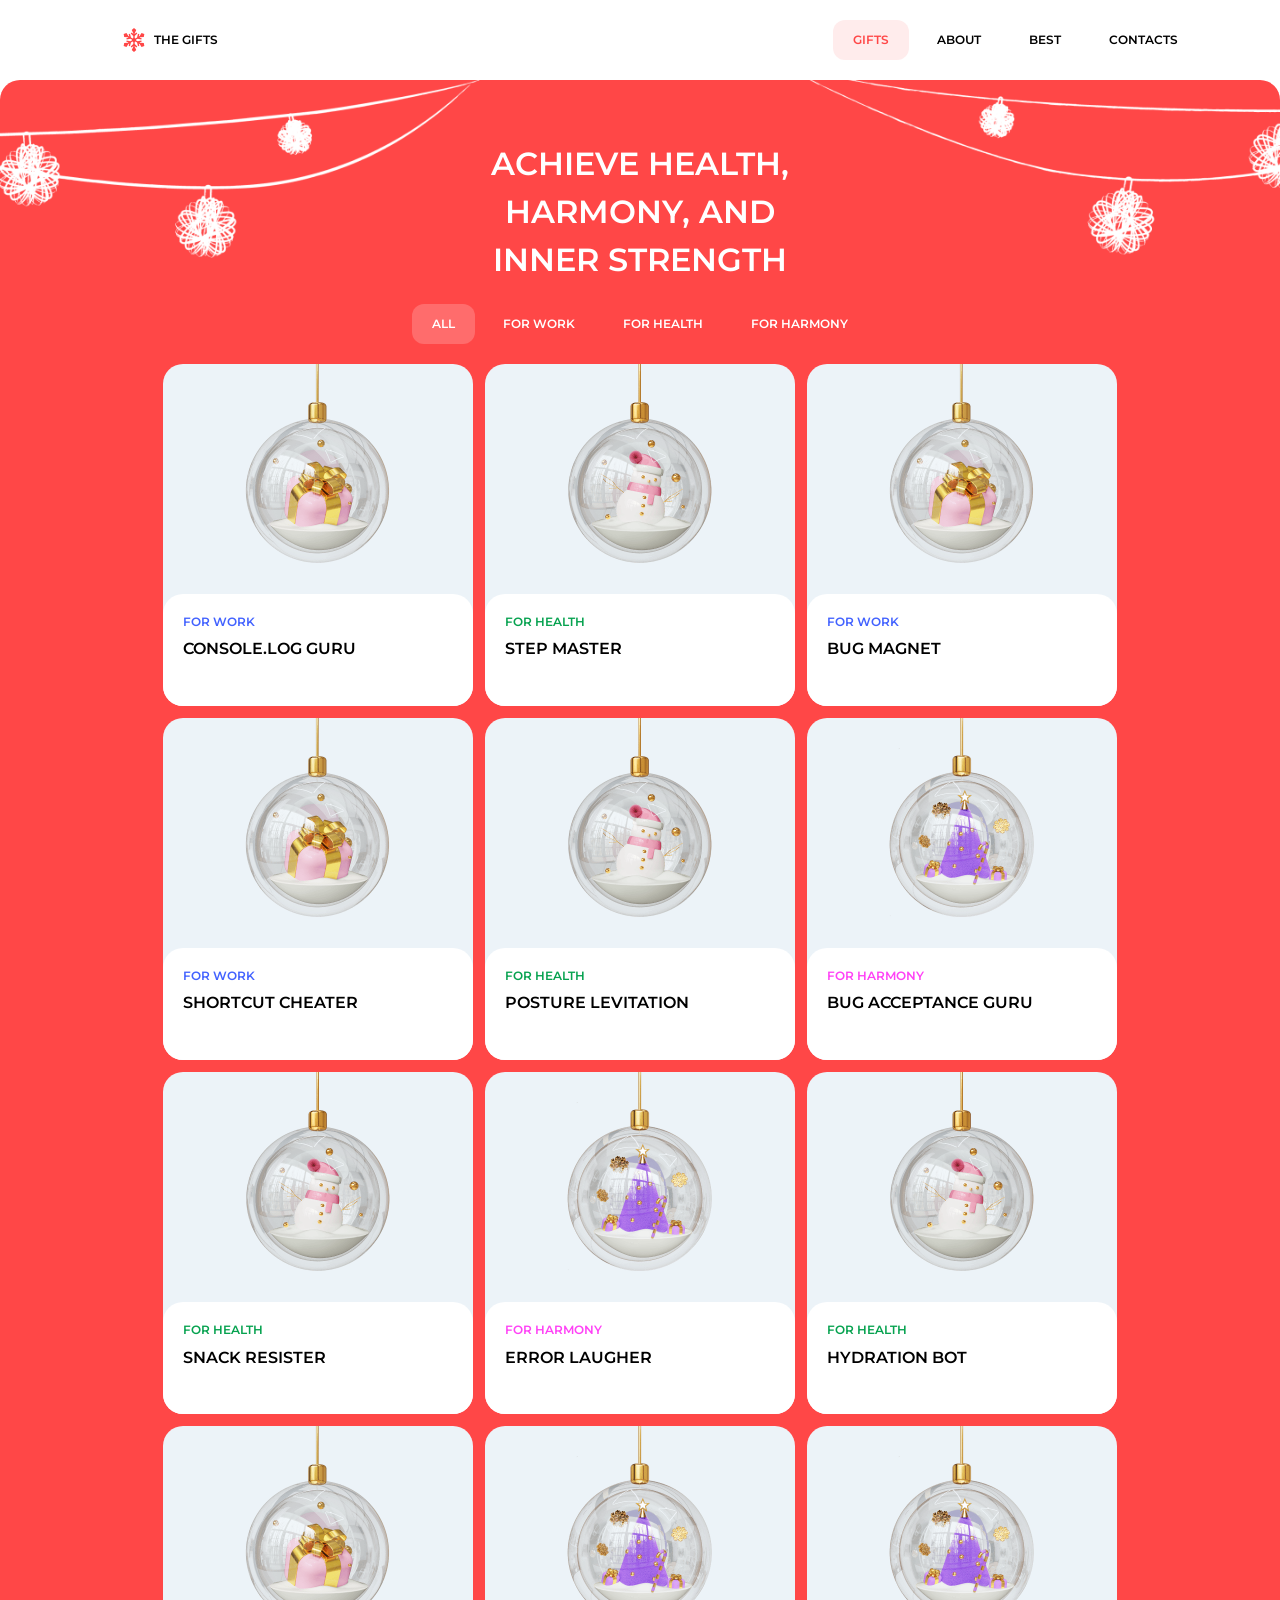
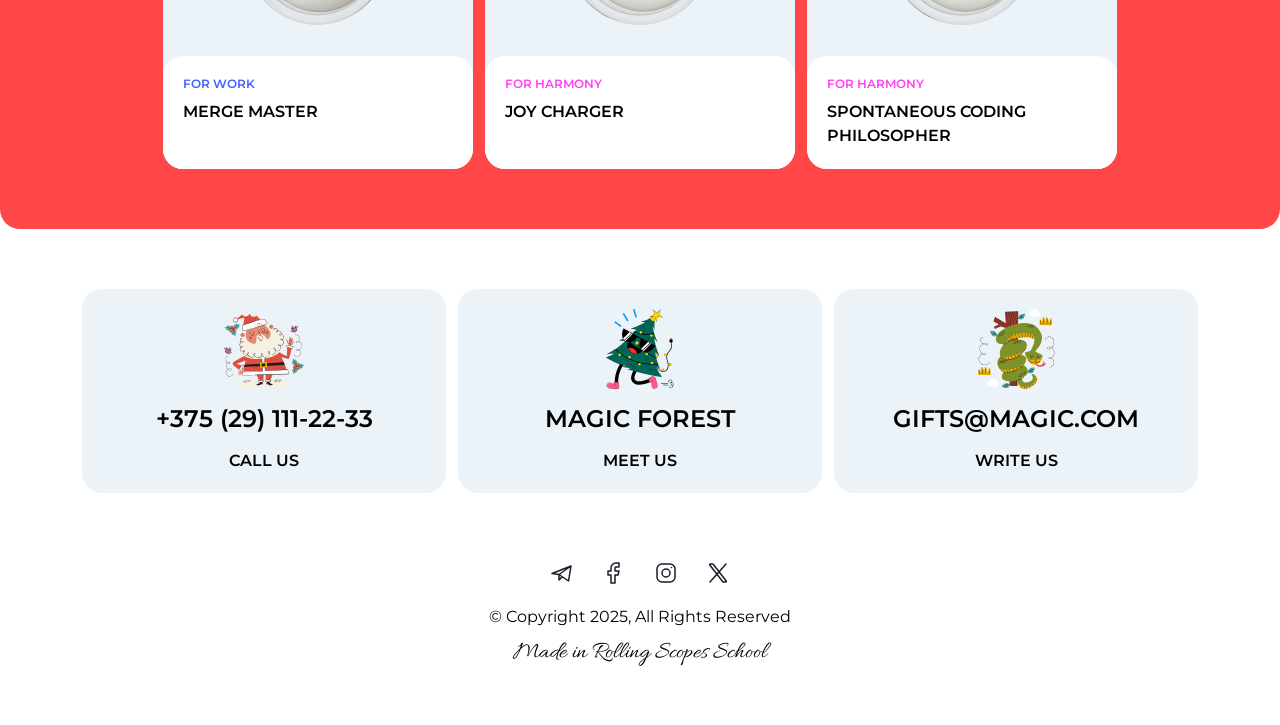
==== christmas-shop/gifts.html @ 372e95d0 "feat: add gifts page" ====
<!DOCTYPE html>
<html lang="en">
  <head>
    <meta charset="UTF-8">
    <meta name="viewport" content="width=device-width, initial-scale=1.0">
    <title>Christmas Shop</title>
    <link rel="icon" href="./assets/icons/snowflake.svg">
    <link rel="stylesheet" href="./css/main.css">
  </head>
  <body>
    <header class="header">
      <div class="container header__container">
        <div class="logo">
          <a class="logo__link" href="./index.html">
            <img class="logo__img" src="./assets/icons/snowflake.svg" alt="logo">
            <span class="logo__store-name action-small">the gifts</span>
          </a>
        </div>
        <nav class="header__nav nav">
          <ul class="nav__list action-small">
            <li class="nav__elem"><a class="nav__link nav__link--chosen" href="./gifts.html">gifts</a></li>
            <li class="nav__elem"><a class="nav__link" href="./index.html#about">about</a></li>
            <li class="nav__elem"><a class="nav__link" href="./index.html#best">best</a></li>
            <li class="nav__elem"><a class="nav__link" href="#contacts">contacts</a></li>  
          </ul>    
        </nav>
        <button class="burger-menu">
          <span class="burger-menu__item"></span>
        </button> 
      </div>
    </header>
    <div class="drawer">
      <nav class="drawer-nav nav">
          <ul class="drawer-nav__list action-large">
            <li class="nav__elem drawer-nav__elem"><a class="nav__link nav__link--chosen" href="./gifts.html">gifts</a></li>
            <li class="nav__elem"><a class="nav__link" href="./index.html#about">about</a></li>
            <li class="nav__elem"><a class="nav__link" href="./index.html#best">best</a></li>
            <li class="nav__elem"><a class="nav__link" href="#contacts">contacts</a></li>  
          </ul>    
        </nav>
    </div>
    <main class="main">
      <section class="holiday-gifts-section">
        <div class="container holiday-gifts-section__container">
          <h1 class="holiday-gifts-section__title main-header">Achieve health,<br>harmony, and<br>inner strength</h1>
          <ul class="tabs action-small">
            <li class="tab tab--chosen">All</li>
            <li class="tab">for work</li>
            <li class="tab">for health</li>
            <li class="tab">for harmony</li>
          </ul>
          <ul class="holiday-gifts">
            <li class="gift">
              <div class="gift__backround">
                <img class="gift__img" src="./assets/imgs/gifts/gift-for-work.png" alt="gift-for-work">
                <div class="gift__text">
                  <h4 class="gift__category" data-gift-for="work">For work</h4>
                  <h3 class="gift__title header-3">Console.log Guru</h3>  
                </div>
              </div>
            </li>
            <li class="gift">
              <div class="gift__backround">
                <img class="gift__img" src="./assets/imgs/gifts/gift-for-health.png" alt="gift-for-health">
                <div class="gift__text">
                  <h4 class="gift__category" data-gift-for="health">For health</h4>
                  <h3 class="gift__title header-3">Step Master</h3>
                </div>
              </div>
            </li>
            <li class="gift">
              <div class="gift__backround">
                <img class="gift__img" src="./assets/imgs/gifts/gift-for-work.png" alt="gift-for-work">
                <div class="gift__text">
                  <h4 class="gift__category" data-gift-for="work">For work</h4>
                  <h3 class="gift__title header-3">Bug Magnet</h3>  
                </div>
              </div>
            </li>
            <li class="gift">
              <div class="gift__backround">
                <img class="gift__img" src="./assets/imgs/gifts/gift-for-work.png" alt="gift-for-work">
                <div class="gift__text">
                  <h4 class="gift__category" data-gift-for="work">For work</h4>
                  <h3 class="gift__title header-3">Shortcut Cheater</h3>  
                </div>
              </div>
            </li>
            <li class="gift">
              <div class="gift__backround">
                <img class="gift__img" src="./assets/imgs/gifts/gift-for-health.png" alt="gift-for-health">
                <div class="gift__text">
                  <h4 class="gift__category" data-gift-for="health">For health</h4>
                  <h3 class="gift__title header-3">Posture Levitation</h3>
                </div>
              </div>
            </li>
            <li class="gift">
              <div class="gift__backround">
                <img class="gift__img" src="./assets/imgs/gifts/gift-for-harmony.png" alt="gift-for-harmony">
                <div class="gift__text">
                  <h4 class="gift__category" data-gift-for="harmony">For harmony</h4>
                  <h3 class="gift__title header-3">Bug Acceptance Guru</h3>
                </div>
              </div>
            </li>
            <li class="gift">
              <div class="gift__backround">
                <img class="gift__img" src="./assets/imgs/gifts/gift-for-health.png" alt="gift-for-health">
                <div class="gift__text">
                  <h4 class="gift__category" data-gift-for="health">For health</h4>
                  <h3 class="gift__title header-3">Snack Resister</h3>
                </div>
              </div>
            </li>
            <li class="gift">
              <div class="gift__backround">
                <img class="gift__img" src="./assets/imgs/gifts/gift-for-harmony.png" alt="gift-for-harmony">
                <div class="gift__text">
                  <h4 class="gift__category" data-gift-for="harmony">For harmony</h4>
                  <h3 class="gift__title header-3">Error Laugher</h3>
                </div>
              </div>
            </li>
            <li class="gift">
              <div class="gift__backround">
                <img class="gift__img" src="./assets/imgs/gifts/gift-for-health.png" alt="gift-for-health">
                <div class="gift__text">
                  <h4 class="gift__category" data-gift-for="health">For health</h4>
                  <h3 class="gift__title header-3">Hydration Bot</h3>
                </div>
              </div>
            </li>
            <li class="gift">
              <div class="gift__backround">
                <img class="gift__img" src="./assets/imgs/gifts/gift-for-work.png" alt="gift-for-work">
                <div class="gift__text">
                  <h4 class="gift__category" data-gift-for="work">For work</h4>
                  <h3 class="gift__title header-3">Merge Master</h3>  
                </div>
              </div>
            </li>
            <li class="gift">
              <div class="gift__backround">
                <img class="gift__img" src="./assets/imgs/gifts/gift-for-harmony.png" alt="gift-for-harmony">
                <div class="gift__text">
                  <h4 class="gift__category" data-gift-for="harmony">For harmony</h4>
                  <h3 class="gift__title header-3">Joy Charger</h3>
                </div>
              </div>
            </li>
            <li class="gift">
              <div class="gift__backround">
                <img class="gift__img" src="./assets/imgs/gifts/gift-for-harmony.png" alt="gift-for-harmony">
                <div class="gift__text">
                  <h4 class="gift__category" data-gift-for="harmony">For harmony</h4>
                  <h3 class="gift__title header-3">Spontaneous Coding Philosopher</h3>
                </div>
              </div>
            </li>
          </ul> 
        </div>      
      </section>    
    </main>
    <footer class="footer" id="contacts">
      <div class="container footer__container">
        <ul class="contacts">
          <li class="contact">
            <a class="contact__link" href="tel:+375291112233">
              <img class="contact__icon" src="./assets/icons/contacts/santa-claus.svg" alt="santa-claus">
              <div class="contact__address address">
                <span class="address__elem">+375 (29) 111-22-33</span>
                <span class="header-3">Call Us</span>
              </div>
            </a>    
          </li>
          <li class="contact">
            <a class="contact__link" href="https://maps.app.goo.gl/vfKEPHuCSLpp8NDL6" target="_blank">
              <img class="contact__icon" src="./assets/icons/contacts/christmas-tree.svg" alt="christmas-tree">
              <div class="contact__address address">
                <span class="address__elem">Magic forest</span>
                <span class="header-3">meet us</span>     
              </div>
            </a>
          </li>
          <li class="contact">
            <a class="contact__link" href="mailto:gifts@magic.com">
              <img class="contact__icon" src="./assets/icons/contacts/snake.svg" alt="snake">
              <div class="contact__address address">
                <span class="address__elem">gifts@magic.com</span>
                <span class="header-3">write us</span>
              </div>
            </a>
          </li>  
        </ul>
        <div class="footer__container2">
          <ul class="socials">
            <li class="social">
              <a class="social__link" href="">
                <svg class="social__img" xmlns="http://www.w3.org/2000/svg" width="24" height="24" viewBox="0 0 24 24" fill="none">
                  <path d="M9 13.5L18.5 20L21 5L2 12.5L9 13.5ZM21 5L9 13.5M9 13.5V19L12.2488 15.7229" stroke="currentColor" stroke-width="1.5" 
                  stroke-linecap="round" stroke-linejoin="round"/>
                </svg>
              </a>
            </li>
            <li class="social">
              <a class="social__link" href="">
                <svg class="social__img" xmlns="http://www.w3.org/2000/svg" width="24" height="24" viewBox="0 0 24 24" fill="none">
                  <path 
                  d="M17 2H14C12.6739 2 11.4021 2.52678 10.4645 3.46447C9.52678 4.40215 9 5.67392 9 7V10H6V14H9V22H13V14H16L17 10H13V7C13 6.73478 13.1054 6.48043 13.2929 6.29289C13.4804 6.10536 13.7348 6 14 6H17V2Z" 
                  stroke="currentColor" stroke-width="1.5" stroke-linecap="round" stroke-linejoin="round"/>
                </svg>  
              </a>
            </li>
            <li class="social">
              <a class="social__link" href=" ">
                <svg class="social__img" xmlns="http://www.w3.org/2000/svg" width="24" height="24" viewBox="0 0 24 24" fill="none">
                  <path d="M12 16C14.2091 16 16 14.2091 16 12C16 9.79086 14.2091 8 12 8C9.79086 8 8 9.79086 8 12C8 14.2091 9.79086 16 12 16Z" stroke="currentColor" stroke-width="1.5" stroke-linecap="round" 
                  stroke-linejoin="round"/>
                  <path d="M3 16V8C3 5.23858 5.23858 3 8 3H16C18.7614 3 21 5.23858 21 8V16C21 18.7614 18.7614 21 16 21H8C5.23858 21 3 18.7614 3 16Z" stroke="currentColor" stroke-width="1.5"/>
                  <path d="M17.5 6.51L17.51 6.49889" stroke="currentColor" stroke-width="1.5" stroke-linecap="round" stroke-linejoin="round"/>
                </svg>
              </a>
            </li>
            <li class="social">
              <a class="social__link" href="">
                <svg class="social__img" xmlns="http://www.w3.org/2000/svg" width="24" height="24" viewBox="0 0 24 24" fill="none">
                  <path 
                  d="M16.8198 20.7684L3.75317 3.96836C3.44664 3.57425 3.72749 3 4.22678 3H6.70655C6.8917 3 7.06649 3.08548 7.18016 3.23164L20.2468 20.0316C20.5534 20.4258 20.2725 21 19.7732 21H17.2935C17.1083 21 16.9335 20.9145 16.8198 20.7684Z" 
                  stroke="currentColor" stroke-width="1.5"/>
                  <path d="M20 3L4 21" stroke="currentColor" stroke-width="1.5" stroke-linecap="round"/>
                </svg>  
              </a>
            </li>
          </ul>
          <p class="footer__copyright paragraph">© Copyright 2025, All Rights Reserved</p>
          <a class="footer__link caption" href="https://rs.school/ru" target="_blank">Made in Rolling Scopes School</a>
        </div> 
      </div> 
    </footer>  
  </body>
</html>
---- christmas-shop/css/main.css ----
@import './base/reset.css';
@import './base/typography.css';
@import './abstracts/variables.css';
@import './components/buttons.css';
@import './components/carousel.css'; 
@import './components/drawer.css';
@import './components/gift-card.css';
@import './components/timer.css';
@import './layout/header.css';
@import './layout/footer.css'; 
@import './pages/home.css';
@import './pages/gifts.css';


html {
  scroll-behavior: smooth;
}
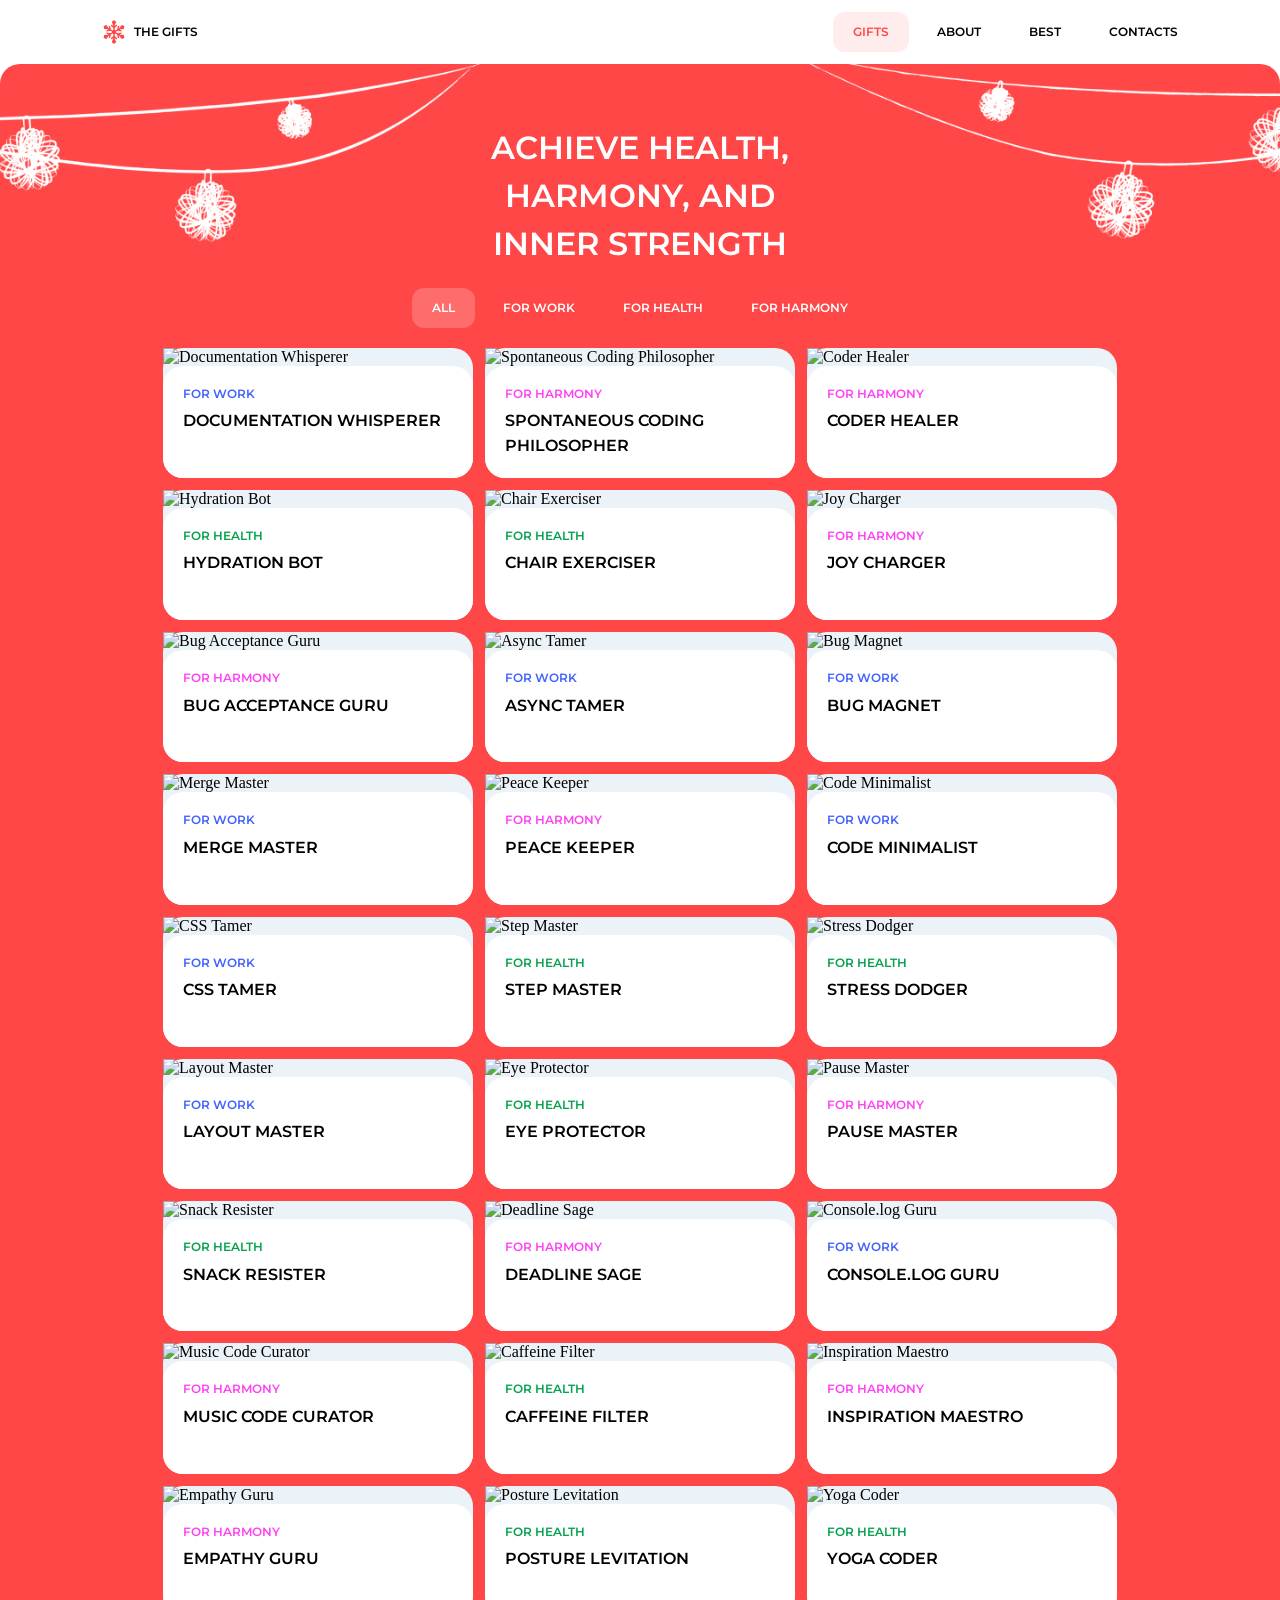
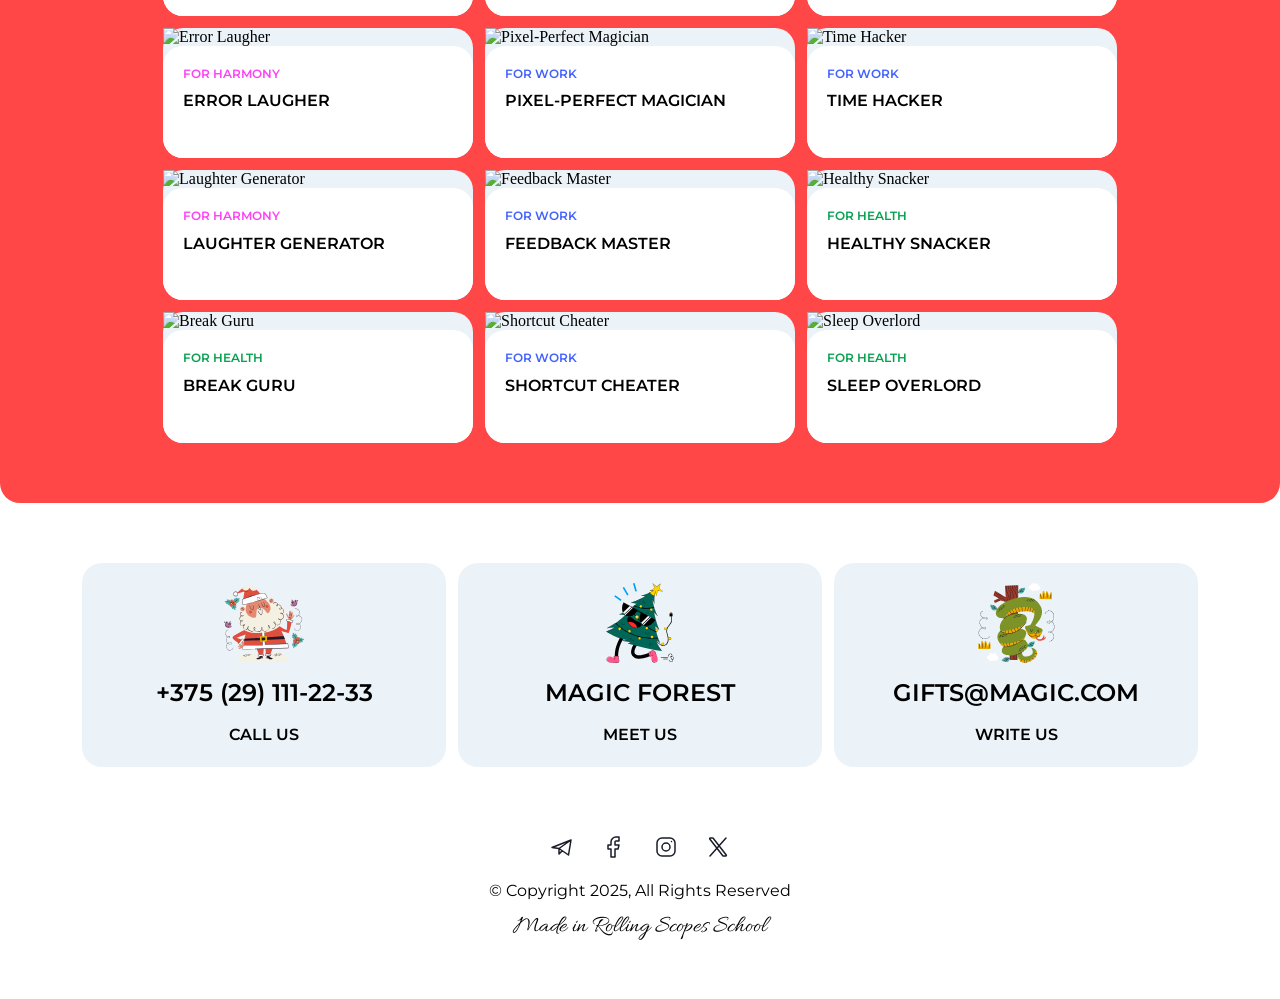
==== commit a995a778: "feat: add full js functionality for all pages" ====
--- a/christmas-shop/gifts.html
+++ b/christmas-shop/gifts.html
@@ -8,7 +8,10 @@
     <link rel="stylesheet" href="./css/main.css">
   </head>
   <body>
-    <header class="header">
+    <a class="scroll-to-top-button" href="#top">
+      <img class="scroll-to-top-button__img" src="/assets/icons/arrow-up.svg" alt="arrow-up">
+    </a>
+    <header class="header" id="top">
       <div class="container header__container">
         <div class="logo">
           <a class="logo__link" href="./index.html">
@@ -50,114 +53,7 @@
             <li class="tab">for harmony</li>
           </ul>
           <ul class="holiday-gifts">
-            <li class="gift">
-              <div class="gift__backround">
-                <img class="gift__img" src="./assets/imgs/gifts/gift-for-work.png" alt="gift-for-work">
-                <div class="gift__text">
-                  <h4 class="gift__category" data-gift-for="work">For work</h4>
-                  <h3 class="gift__title header-3">Console.log Guru</h3>  
-                </div>
-              </div>
-            </li>
-            <li class="gift">
-              <div class="gift__backround">
-                <img class="gift__img" src="./assets/imgs/gifts/gift-for-health.png" alt="gift-for-health">
-                <div class="gift__text">
-                  <h4 class="gift__category" data-gift-for="health">For health</h4>
-                  <h3 class="gift__title header-3">Step Master</h3>
-                </div>
-              </div>
-            </li>
-            <li class="gift">
-              <div class="gift__backround">
-                <img class="gift__img" src="./assets/imgs/gifts/gift-for-work.png" alt="gift-for-work">
-                <div class="gift__text">
-                  <h4 class="gift__category" data-gift-for="work">For work</h4>
-                  <h3 class="gift__title header-3">Bug Magnet</h3>  
-                </div>
-              </div>
-            </li>
-            <li class="gift">
-              <div class="gift__backround">
-                <img class="gift__img" src="./assets/imgs/gifts/gift-for-work.png" alt="gift-for-work">
-                <div class="gift__text">
-                  <h4 class="gift__category" data-gift-for="work">For work</h4>
-                  <h3 class="gift__title header-3">Shortcut Cheater</h3>  
-                </div>
-              </div>
-            </li>
-            <li class="gift">
-              <div class="gift__backround">
-                <img class="gift__img" src="./assets/imgs/gifts/gift-for-health.png" alt="gift-for-health">
-                <div class="gift__text">
-                  <h4 class="gift__category" data-gift-for="health">For health</h4>
-                  <h3 class="gift__title header-3">Posture Levitation</h3>
-                </div>
-              </div>
-            </li>
-            <li class="gift">
-              <div class="gift__backround">
-                <img class="gift__img" src="./assets/imgs/gifts/gift-for-harmony.png" alt="gift-for-harmony">
-                <div class="gift__text">
-                  <h4 class="gift__category" data-gift-for="harmony">For harmony</h4>
-                  <h3 class="gift__title header-3">Bug Acceptance Guru</h3>
-                </div>
-              </div>
-            </li>
-            <li class="gift">
-              <div class="gift__backround">
-                <img class="gift__img" src="./assets/imgs/gifts/gift-for-health.png" alt="gift-for-health">
-                <div class="gift__text">
-                  <h4 class="gift__category" data-gift-for="health">For health</h4>
-                  <h3 class="gift__title header-3">Snack Resister</h3>
-                </div>
-              </div>
-            </li>
-            <li class="gift">
-              <div class="gift__backround">
-                <img class="gift__img" src="./assets/imgs/gifts/gift-for-harmony.png" alt="gift-for-harmony">
-                <div class="gift__text">
-                  <h4 class="gift__category" data-gift-for="harmony">For harmony</h4>
-                  <h3 class="gift__title header-3">Error Laugher</h3>
-                </div>
-              </div>
-            </li>
-            <li class="gift">
-              <div class="gift__backround">
-                <img class="gift__img" src="./assets/imgs/gifts/gift-for-health.png" alt="gift-for-health">
-                <div class="gift__text">
-                  <h4 class="gift__category" data-gift-for="health">For health</h4>
-                  <h3 class="gift__title header-3">Hydration Bot</h3>
-                </div>
-              </div>
-            </li>
-            <li class="gift">
-              <div class="gift__backround">
-                <img class="gift__img" src="./assets/imgs/gifts/gift-for-work.png" alt="gift-for-work">
-                <div class="gift__text">
-                  <h4 class="gift__category" data-gift-for="work">For work</h4>
-                  <h3 class="gift__title header-3">Merge Master</h3>  
-                </div>
-              </div>
-            </li>
-            <li class="gift">
-              <div class="gift__backround">
-                <img class="gift__img" src="./assets/imgs/gifts/gift-for-harmony.png" alt="gift-for-harmony">
-                <div class="gift__text">
-                  <h4 class="gift__category" data-gift-for="harmony">For harmony</h4>
-                  <h3 class="gift__title header-3">Joy Charger</h3>
-                </div>
-              </div>
-            </li>
-            <li class="gift">
-              <div class="gift__backround">
-                <img class="gift__img" src="./assets/imgs/gifts/gift-for-harmony.png" alt="gift-for-harmony">
-                <div class="gift__text">
-                  <h4 class="gift__category" data-gift-for="harmony">For harmony</h4>
-                  <h3 class="gift__title header-3">Spontaneous Coding Philosopher</h3>
-                </div>
-              </div>
-            </li>
+            
           </ul> 
         </div>      
       </section>    
@@ -237,6 +133,59 @@
           <a class="footer__link caption" href="https://rs.school/ru" target="_blank">Made in Rolling Scopes School</a>
         </div> 
       </div> 
-    </footer>  
+    </footer>
+    <div class="backdrop"> 
+      <div class="modal-gift"> 
+        <div class="close">
+          <img class="close__img" src="./assets/icons/close.svg" alt="close">
+        </div>
+        <div class="modal-gift__backround">
+          <div class="modal-gift__img-background"> 
+            <img class="modal-gift__img" >
+          </div>  
+          <div class="modal-gift__text">
+            <div class="modal-gift__main-text"> 
+              <h4 class="gift__category"></h4>
+              <h3 class="gift__title header-3"></h3> 
+              <p class="gift__description paragraph"></p> 
+            </div>
+            <div class="superpowers">
+              <h4 class="superpowers__title header-4">Adds superpowers to:</h4>
+              <div class="superpowers__content">
+                <div class="superpowers__elem paragraph">
+                  <span class="superpowers__title">Live</span>
+                  <div class="">
+                    <span class="superpowers__number"></span> 
+                    <div class="snowflake-container"></div>
+                  </div> 
+                </div>
+                <div class="superpowers__elem paragraph">
+                  <span class="superpowers__title">Create</span>
+                  <div>
+                    <span class="superpowers__number"></span>
+                    <div class="snowflake-container"></div>  
+                  </div>  
+                </div>
+                <div class="superpowers__elem paragraph">
+                  <span class="superpowers__title">Love</span>
+                  <div>
+                    <span class="superpowers__number"></span>
+                    <div class="snowflake-container"></div>
+                  </div>   
+                </div>
+                <div class="superpowers__elem paragraph">
+                  <span class="superpowers__title">Dream</span>
+                  <div>
+                    <span class="superpowers__number"></span>
+                    <div class="snowflake-container"></div>
+                  </div>  
+                </div>
+              </div>  
+            </div>
+          </div>  
+        </div>
+      </div>
+    </div> 
+    <script type="module" src="./js/main.js"></script>
   </body>
 </html>
--- a/christmas-shop/css/main.css
+++ b/christmas-shop/css/main.css
@@ -5,6 +5,7 @@
 @import './components/carousel.css'; 
 @import './components/drawer.css';
 @import './components/gift-card.css';
+@import './components/modal.css';
 @import './components/timer.css';
 @import './layout/header.css';
 @import './layout/footer.css'; 
@@ -15,6 +16,10 @@
 html {
   scroll-behavior: smooth;
 }
+
+.no-scroll {
+  overflow-y: hidden;
+}
  
 
  
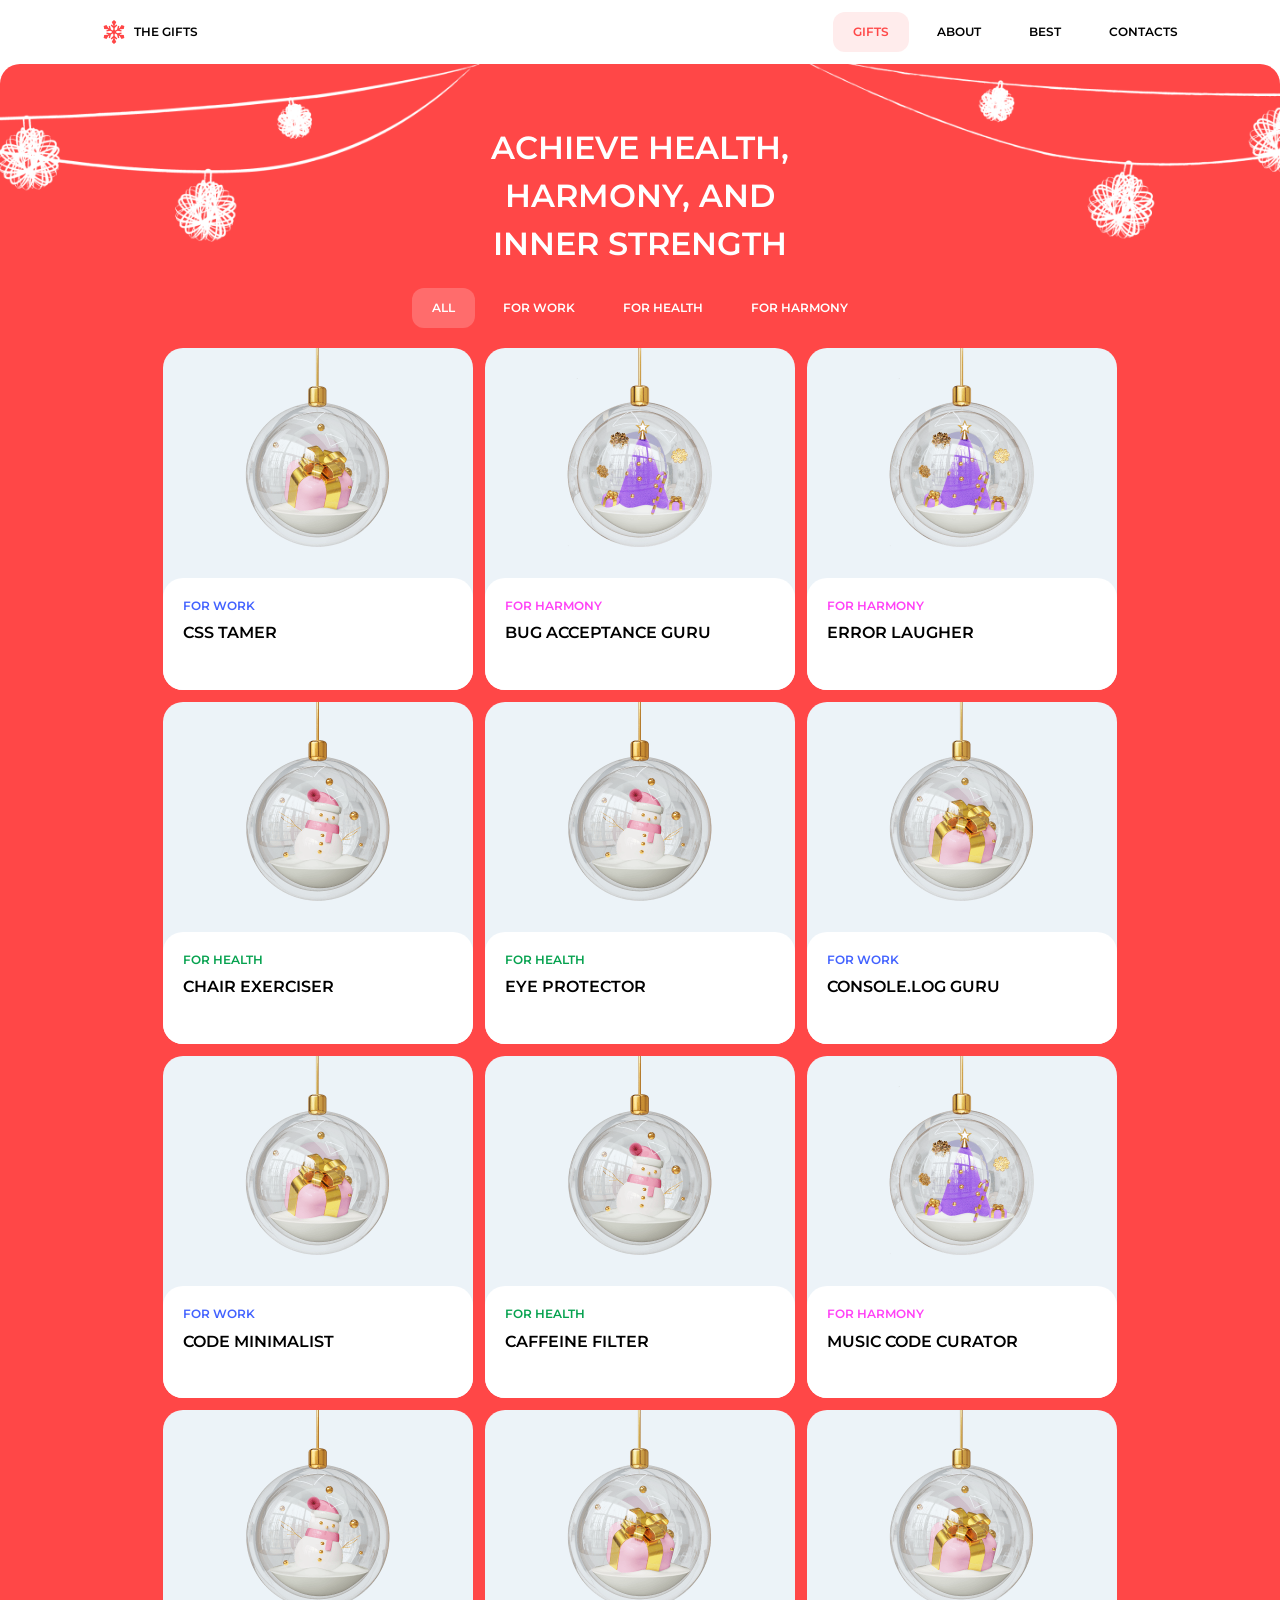
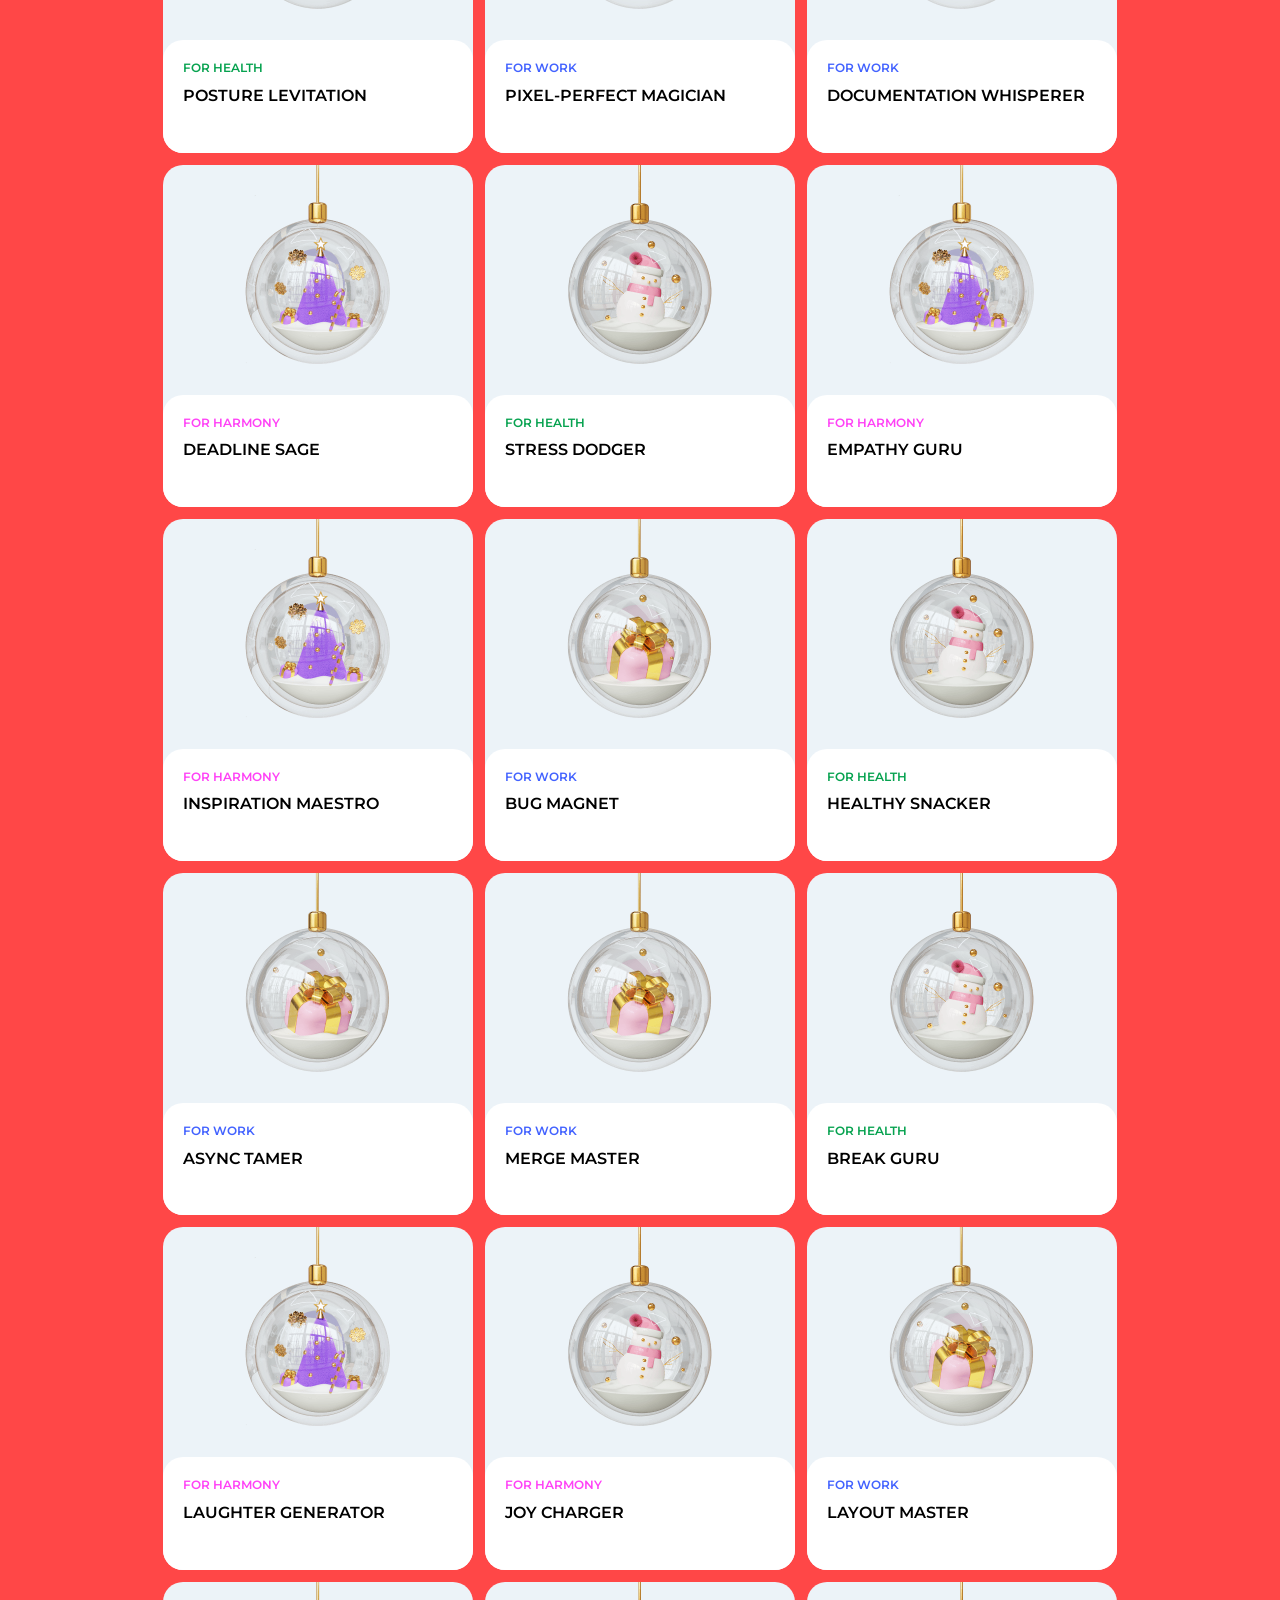
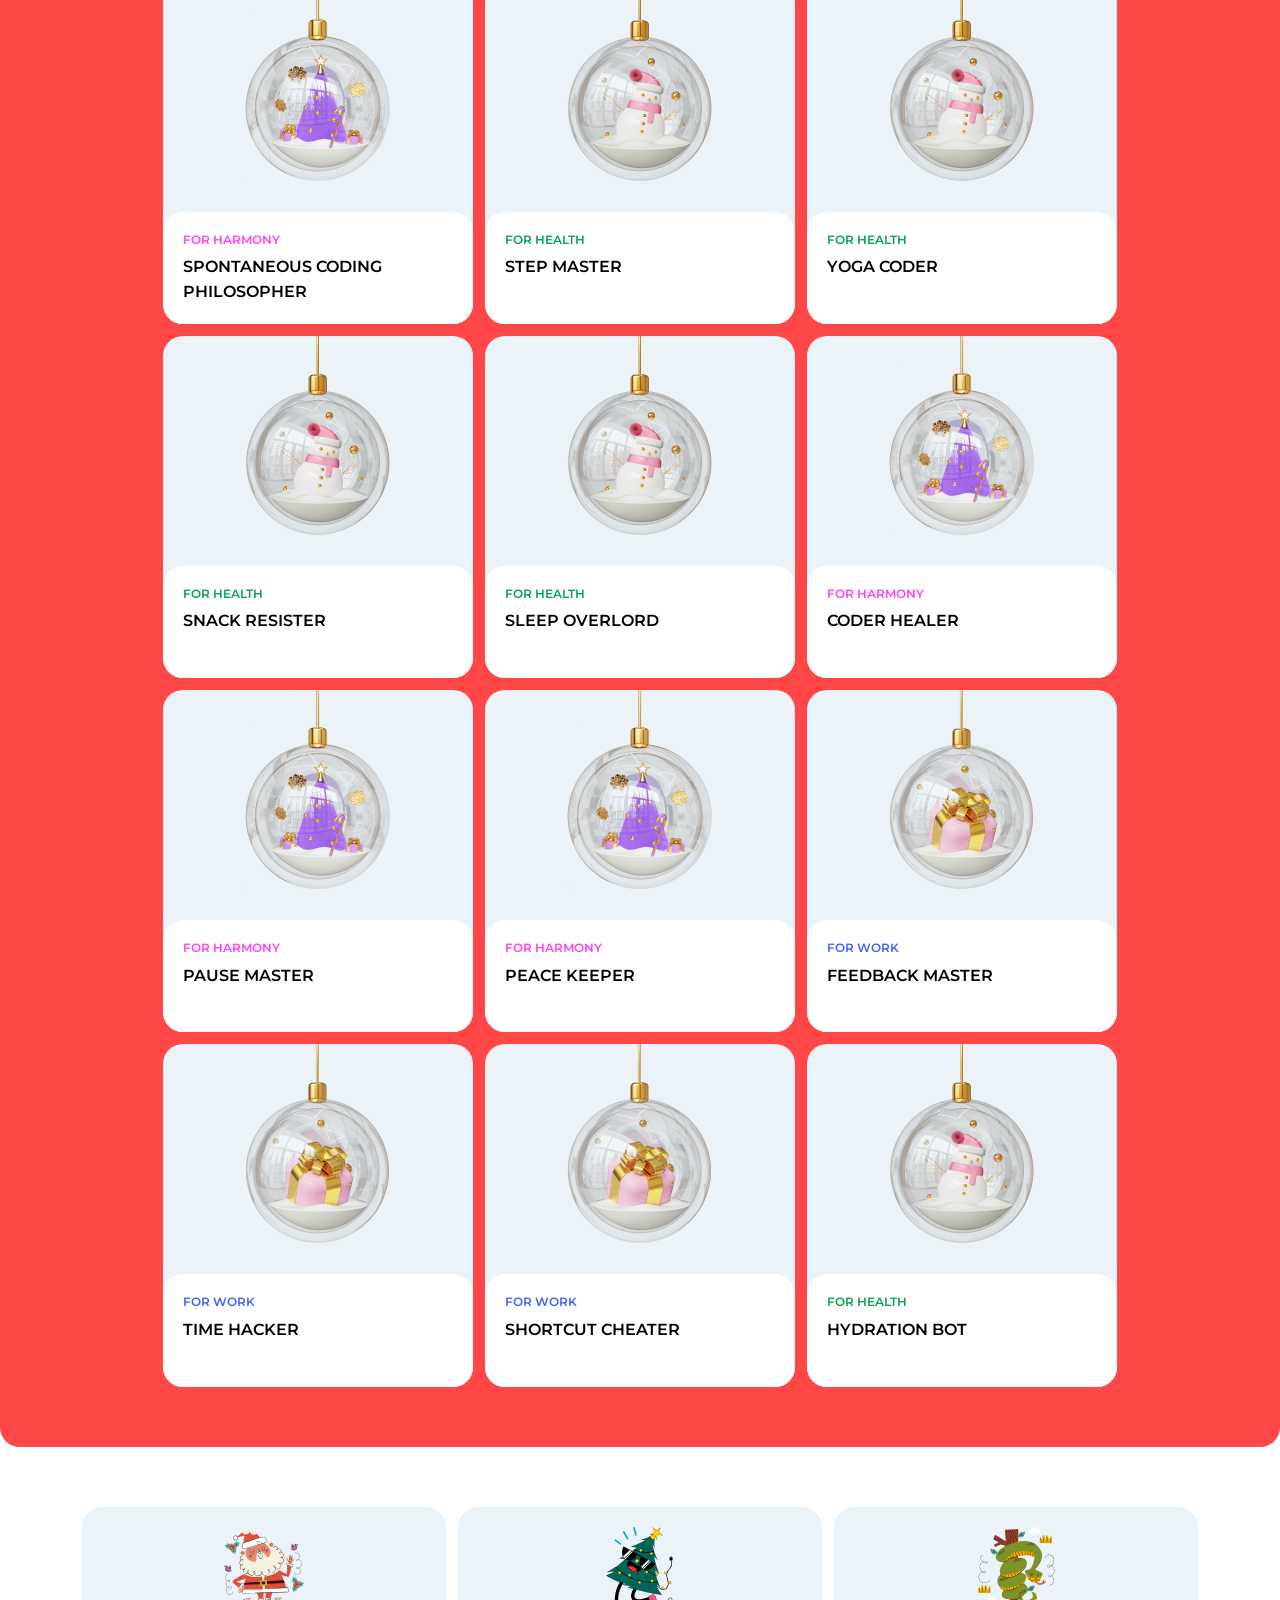
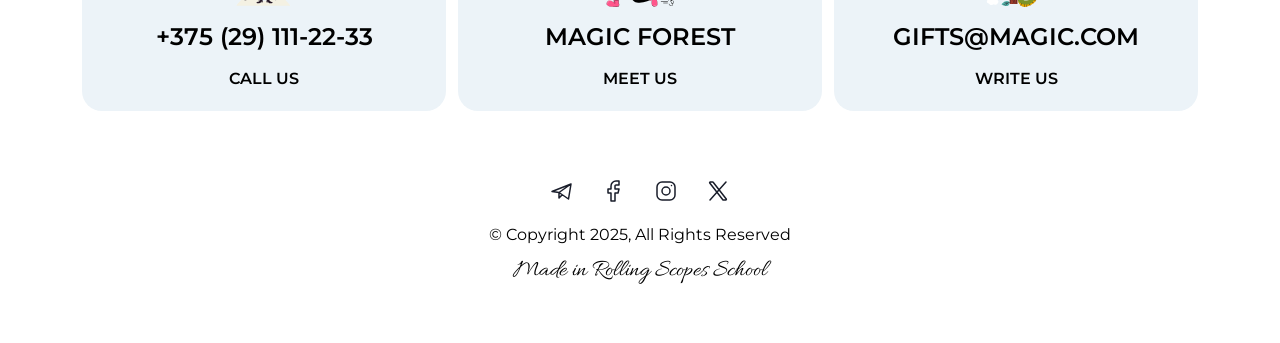
==== commit d09ee4f0: "fix: correct asset paths and initialize slider state" ====
--- a/christmas-shop/gifts.html
+++ b/christmas-shop/gifts.html
@@ -9,7 +9,7 @@
   </head>
   <body>
     <a class="scroll-to-top-button" href="#top">
-      <img class="scroll-to-top-button__img" src="/assets/icons/arrow-up.svg" alt="arrow-up">
+      <img class="scroll-to-top-button__img" src="assets/icons/arrow-up.svg" alt="arrow-up">
     </a>
     <header class="header" id="top">
       <div class="container header__container">
